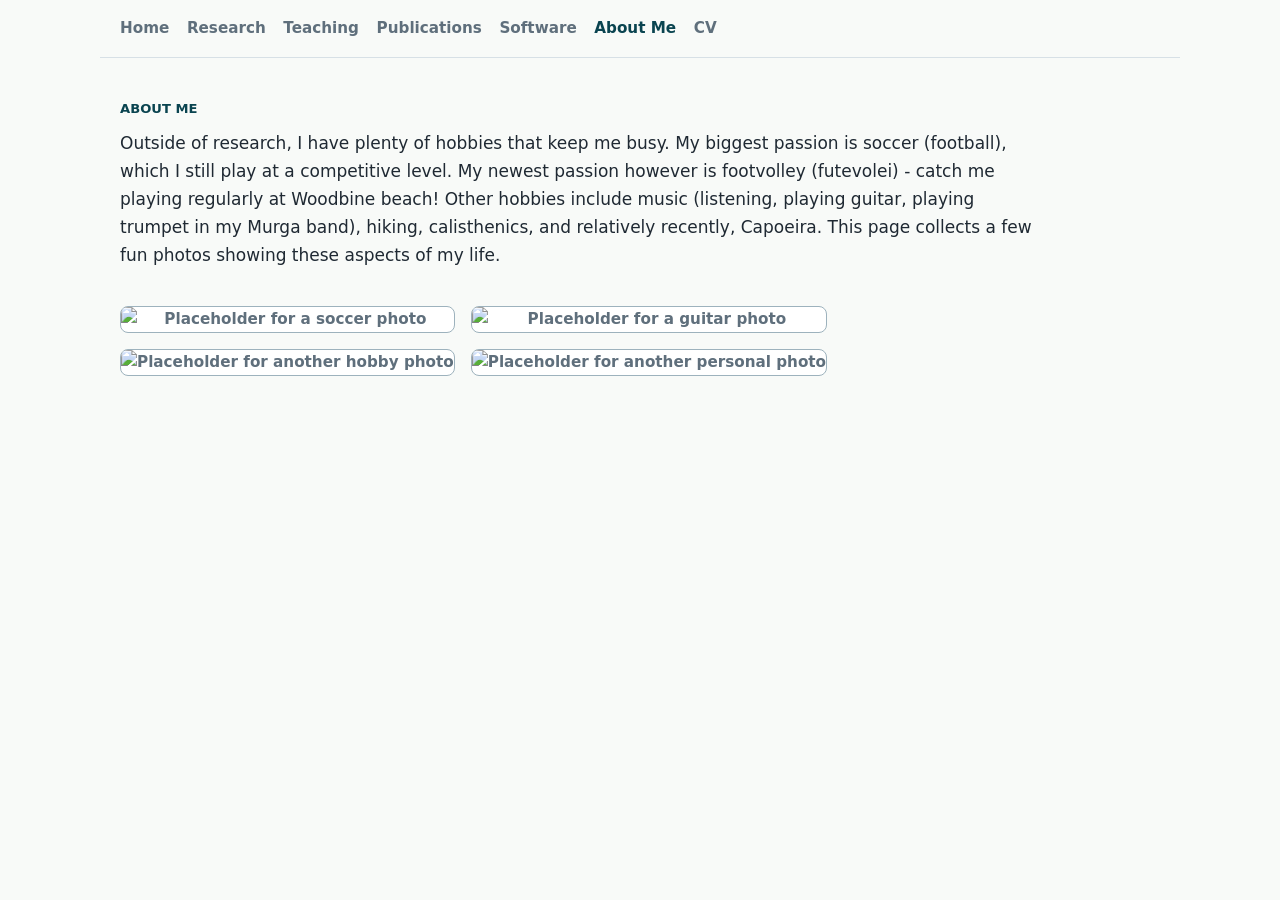
==== about.html @ 92eb0899 "get basic website version working." ====
<!DOCTYPE html>
<html lang="en">
<head>
  <meta charset="utf-8">
  <meta name="viewport" content="width=device-width, initial-scale=1">
  <title>About Me | Alex Bercik</title>
  <link rel="stylesheet" href="style.css">
</head>
<body>
  <!-- Site header and navigation. -->
  <header class="site-header">
    <nav aria-label="Main navigation">
      <a href="index.html">Home</a>
      <a href="research.html">Research</a>
      <a href="teaching.html">Teaching</a>
      <a href="publications.html">Publications</a>
      <a href="software.html">Software</a>
      <a href="about.html" aria-current="page">About Me</a>
      <a href="cv.html">CV</a>
    </nav>
  </header>

  <main>
    <!-- Short personal bio. -->
    <section class="page-intro">
      <p class="eyebrow">About Me</p>
      <p>
        Outside of research, I have plenty of hobbies that keep me busy.
        My biggest passion is soccer (football), which I still play at a competitive
        level. My newest passion however is footvolley (futevolei) - catch me playing
        regularly at Woodbine beach! Other hobbies include music (listening, 
        playing guitar, playing trumpet in my Murga band), hiking, calisthenics, and 
        relatively recently, Capoeira.
        This page collects a few fun photos showing these aspects of my life.
      </p>
    </section>

    <!-- Temporary hobby photos. Replace with hobby-specific photos later. -->
    <section class="photo-grid" aria-label="Hobby photo placeholders">
      <figure class="natural-photo">
        <img src="fotos/futevolei.JPG" alt="Placeholder for a soccer photo">
      </figure>
      <figure class="natural-photo">
        <img src="fotos/futevolei.JPG" alt="Placeholder for a guitar photo">
      </figure>
      <figure class="natural-photo">
        <img src="fotos/fitz_roy.JPG" alt="Placeholder for another hobby photo">
      </figure>
      <figure class="natural-photo">
        <img src="fotos/futevolei.JPG" alt="Placeholder for another personal photo">
      </figure>
    </section>
  </main>
</body>
</html>
---- style.css ----
/* Base page styles. */
:root {
  --bg: #f8faf8;
  --panel: #ffffff;
  --ink: #1f2933;
  --muted: #5f6f7c;
  --line: #d7e0e6;
  --accent: #0f5f6c;
  --accent-dark: #0a4450;
  --accent-soft: #e6f1f3;
  --warm: #f4efe7;
}

* {
  box-sizing: border-box;
}

body {
  margin: 0;
  background: var(--bg);
  color: var(--ink);
  font-family: system-ui, -apple-system, BlinkMacSystemFont, "Segoe UI", sans-serif;
  font-size: 17px;
  line-height: 1.65;
}

a {
  color: var(--accent);
  text-decoration-thickness: 0.08em;
  text-underline-offset: 0.18em;
}

a:hover {
  color: var(--accent-dark);
}

/* Header and navigation. */
.site-header {
  max-width: 1080px;
  margin: 0 auto;
  padding: 1rem 1.25rem;
  border-bottom: 1px solid var(--line);
}

nav {
  display: flex;
  flex-wrap: wrap;
  gap: 0.35rem 1.1rem;
}

nav a {
  color: var(--muted);
  font-size: 0.95rem;
  font-weight: 600;
  text-decoration: none;
}

nav a:hover,
nav a[aria-current="page"] {
  color: var(--accent-dark);
}

main {
  max-width: 1080px;
  margin: 0 auto;
  padding: 2.5rem 1.25rem 4rem;
}

/* Shared typography. */
h1,
h2,
h3,
p {
  margin-top: 0;
}

h1 {
  max-width: 780px;
  margin-bottom: 1rem;
  font-size: 2.6rem;
  line-height: 1.15;
}

h2 {
  margin-bottom: 0.7rem;
  font-size: 1.55rem;
  line-height: 1.25;
}

h3 {
  margin-bottom: 0.4rem;
  font-size: 1.08rem;
  line-height: 1.3;
}

p {
  margin-bottom: 1rem;
}

.eyebrow {
  margin-bottom: 0.55rem;
  color: var(--accent-dark);
  font-size: 0.82rem;
  font-weight: 700;
  letter-spacing: 0;
  text-transform: uppercase;
}

.page-intro {
  max-width: 920px;
  margin-bottom: 2.3rem;
}

.page-intro a {
  white-space: nowrap;
}

.content-section {
  margin-top: 2.4rem;
}

/* Homepage hero. */
.hero {
  display: grid;
  grid-template-columns: minmax(0, 560px) minmax(220px, 290px);
  gap: 2rem;
  align-items: center;
  width: fit-content;
  max-width: 100%;
  padding: 1rem 0 2rem;
}

.hero-text p {
  max-width: 700px;
}

.title-line,
.affiliation-line,
.contact-line {
  margin-bottom: 0.35rem;
}

.title-line {
  color: var(--accent-dark);
  font-size: 1.2rem;
  font-weight: 700;
}

.affiliation-line,
.contact-line {
  color: var(--muted);
}

.social-links {
  display: flex;
  flex-wrap: wrap;
  gap: 0.7rem;
  margin-top: 1.3rem;
}

.social-links a {
  display: inline-grid;
  place-items: center;
  position: relative;
  width: 2.8rem;
  height: 2.8rem;
  border: 1px solid var(--line);
  border-radius: 8px;
  background: var(--panel);
  text-decoration: none;
}

.social-links a:hover {
  border-color: var(--accent);
  background: var(--accent-soft);
}

.social-links img {
  position: relative;
  z-index: 1;
  width: 1.45rem;
  height: 1.45rem;
  background: var(--panel);
}

.sr-only {
  position: absolute;
  width: 1px;
  height: 1px;
  padding: 0;
  margin: -1px;
  overflow: hidden;
  clip: rect(0, 0, 0, 0);
  white-space: nowrap;
  border: 0;
}

.button-link {
  display: inline-flex;
  align-items: center;
  min-height: 2.7rem;
  padding: 0.62rem 0.9rem;
  border: 1px solid var(--accent);
  border-radius: 6px;
  background: var(--accent);
  color: #ffffff;
  font-weight: 700;
  text-decoration: none;
}

.button-link:hover {
  border-color: var(--accent-dark);
  background: var(--accent-dark);
  color: #ffffff;
}

.intro-paragraph {
  max-width: 860px;
  margin-top: 1.2rem;
}

/* Image placeholders and temporary photos. */
.portrait-placeholder,
.image-placeholder,
.portrait-photo,
.image-photo,
.natural-photo {
  display: grid;
  place-items: center;
  margin: 0;
  overflow: hidden;
  border: 1px dashed #9db2bd;
  border-radius: 8px;
  background:
    linear-gradient(135deg, rgba(15, 95, 108, 0.08), rgba(244, 239, 231, 0.95)),
    var(--warm);
  color: var(--muted);
  font-size: 0.95rem;
  font-weight: 700;
  text-align: center;
}

.portrait-photo,
.image-photo,
.natural-photo {
  border-style: solid;
  background: var(--panel);
}

.portrait-photo img,
.image-photo img {
  width: 100%;
  height: 100%;
  display: block;
  object-fit: cover;
}

.natural-photo img {
  display: block;
  width: 100%;
  max-width: 360px;
  height: auto;
}

.portrait-placeholder {
  width: 100%;
  max-width: 320px;
  aspect-ratio: 4 / 5;
}

.portrait-photo {
  width: clamp(210px, 24vw, 290px);
  aspect-ratio: 4 / 5;
}

.image-placeholder {
  width: 100%;
  min-height: 210px;
  aspect-ratio: 4 / 3;
}

.image-photo {
  width: 100%;
  min-height: 210px;
  aspect-ratio: 4 / 3;
}

/* Simple gallery for future personal photos. */
.photo-grid {
  display: grid;
  grid-template-columns: repeat(2, minmax(220px, max-content));
  gap: 1rem;
  align-items: start;
}

/* Cards and repeated content. */
.topic-grid {
  display: grid;
  grid-template-columns: repeat(3, minmax(0, 1fr));
  gap: 1rem;
}

.topic-grid article,
.project-card,
.cv-panel {
  border: 1px solid var(--line);
  border-radius: 8px;
  background: var(--panel);
  box-shadow: 0 10px 25px rgba(31, 41, 51, 0.04);
}

.topic-grid article {
  padding: 1.1rem;
}

.topic-grid p,
.project-card p:last-child {
  margin-bottom: 0;
}

.project-list {
  display: grid;
  gap: 1.2rem;
}

.project-card {
  display: grid;
  grid-template-columns: minmax(0, 1.45fr) minmax(220px, 0.75fr);
  gap: 1.4rem;
  align-items: start;
  padding: 1.3rem;
}

.project-links {
  display: flex;
  flex-wrap: wrap;
  gap: 0.5rem 1rem;
}

.muted-note {
  color: var(--muted);
  font-style: italic;
}

.plain-section {
  max-width: 860px;
}

.bullet-list {
  margin: 0;
  padding-left: 1.35rem;
}

.bullet-list li {
  margin-bottom: 0.85rem;
}

.bullet-list li:last-child {
  margin-bottom: 0;
}

.course-entry {
  margin-bottom: 1.35rem;
}

.course-entry:last-child {
  margin-bottom: 0;
}

.course-entry h3,
.course-context,
.course-link,
.course-entry .entry-meta {
  margin-bottom: 0.25rem;
}

.course-context,
.course-link {
  color: var(--muted);
  font-size: 0.95rem;
}

.entry-list {
  margin: 0;
  padding-left: 1.35rem;
}

.entry-list li {
  margin-bottom: 1rem;
}

.entry-list li:last-child {
  margin-bottom: 0;
}

.entry-meta {
  margin-bottom: 0.4rem;
  color: var(--muted);
  font-size: 0.95rem;
  font-weight: 700;
}

.cv-panel {
  max-width: 680px;
  padding: 1.6rem;
}

/* Responsive layout. */
@media (max-width: 760px) {
  body {
    font-size: 16px;
  }

  main {
    padding-top: 1.7rem;
  }

  h1 {
    font-size: 2rem;
  }

  .hero,
  .project-card,
  .topic-grid,
  .photo-grid {
    grid-template-columns: 1fr;
  }

  .portrait-placeholder {
    max-width: 260px;
  }

  .portrait-photo {
    width: min(260px, 100%);
  }

  .image-placeholder,
  .image-photo {
    min-height: 180px;
  }

  .natural-photo img {
    max-width: 100%;
  }
}

@media (max-width: 460px) {
  .site-header,
  main {
    padding-left: 1rem;
    padding-right: 1rem;
  }

  nav {
    gap: 0.45rem 0.9rem;
  }

  .button-link {
    justify-content: center;
    width: 100%;
  }
}
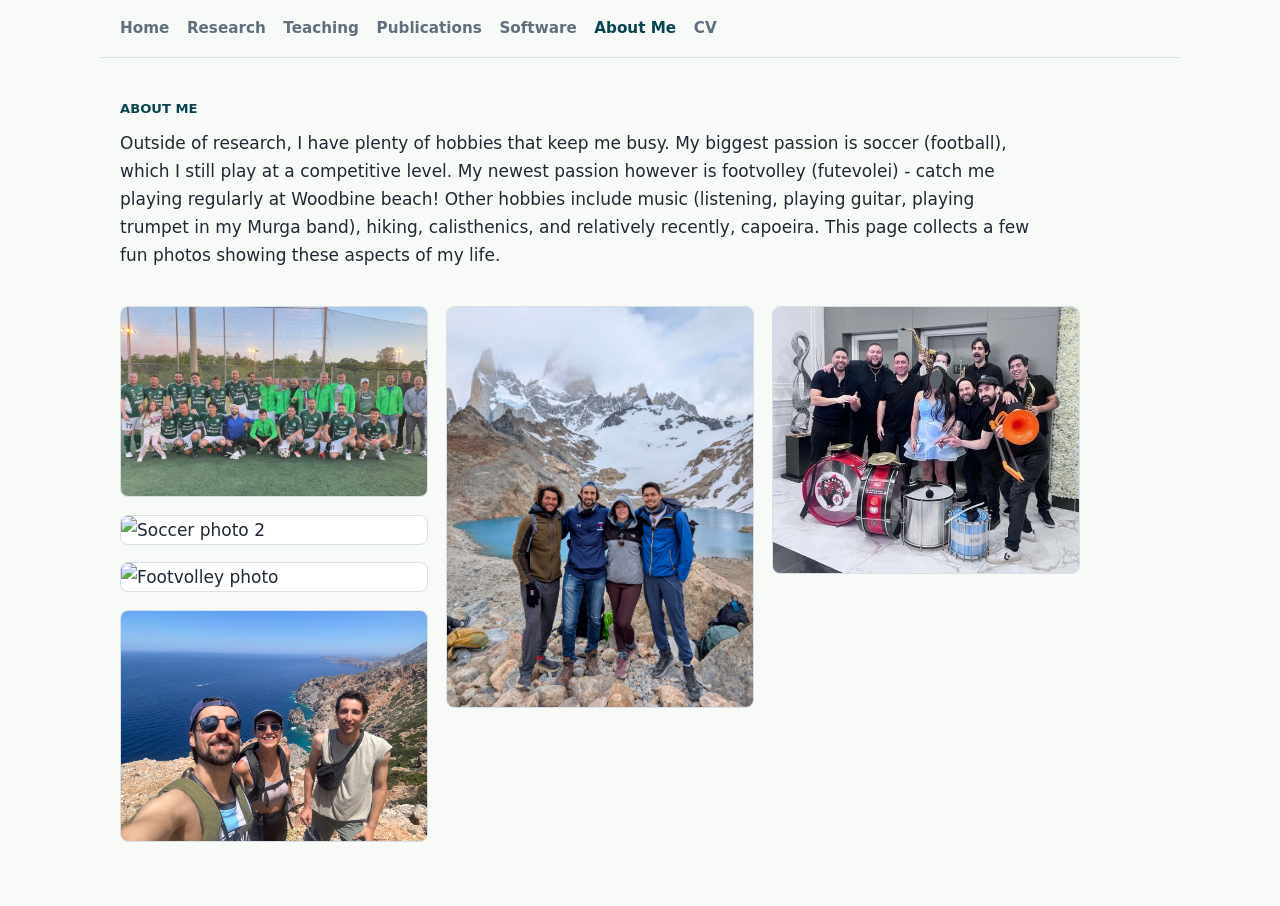
==== commit 687f9038: "making it pretty" ====
--- a/about.html
+++ b/about.html
@@ -7,7 +7,6 @@
   <link rel="stylesheet" href="style.css">
 </head>
 <body>
-  <!-- Site header and navigation. -->
   <header class="site-header">
     <nav aria-label="Main navigation">
       <a href="index.html">Home</a>
@@ -21,33 +20,37 @@
   </header>
 
   <main>
-    <!-- Short personal bio. -->
     <section class="page-intro">
       <p class="eyebrow">About Me</p>
       <p>
         Outside of research, I have plenty of hobbies that keep me busy.
         My biggest passion is soccer (football), which I still play at a competitive
         level. My newest passion however is footvolley (futevolei) - catch me playing
-        regularly at Woodbine beach! Other hobbies include music (listening, 
-        playing guitar, playing trumpet in my Murga band), hiking, calisthenics, and 
-        relatively recently, Capoeira.
+        regularly at Woodbine beach! Other hobbies include music (listening,
+        playing guitar, playing trumpet in my Murga band), hiking, calisthenics, and
+        relatively recently, capoeira.
         This page collects a few fun photos showing these aspects of my life.
       </p>
     </section>
 
-    <!-- Temporary hobby photos. Replace with hobby-specific photos later. -->
-    <section class="photo-grid" aria-label="Hobby photo placeholders">
+    <section class="photo-grid" aria-label="Personal photos">
       <figure class="natural-photo">
-        <img src="fotos/futevolei.JPG" alt="Placeholder for a soccer photo">
+        <img src="fotos/fradi.jpg" alt="Soccer photo 1" loading="lazy">
       </figure>
       <figure class="natural-photo">
-        <img src="fotos/futevolei.JPG" alt="Placeholder for a guitar photo">
+        <img src="fotos/tigers.jpg" alt="Soccer photo 2" loading="lazy">
       </figure>
       <figure class="natural-photo">
-        <img src="fotos/fitz_roy.JPG" alt="Placeholder for another hobby photo">
+        <img src="fotos/futevolei.JPG" alt="Footvolley photo" loading="lazy">
       </figure>
       <figure class="natural-photo">
-        <img src="fotos/futevolei.JPG" alt="Placeholder for another personal photo">
+        <img src="fotos/creta.jpeg" alt="Hiking in Crete" loading="lazy">
+      </figure>
+      <figure class="natural-photo">
+        <img src="fotos/fitz_roy.jpg" alt="Hiking near Fitz Roy" loading="lazy">
+      </figure>
+      <figure class="natural-photo">
+        <img src="fotos/murga.jpg" alt="Murga band photo" loading="lazy">
       </figure>
     </section>
   </main>
--- a/style.css
+++ b/style.css
@@ -8,7 +8,6 @@
   --accent: #0f5f6c;
   --accent-dark: #0a4450;
   --accent-soft: #e6f1f3;
-  --warm: #f4efe7;
 }
 
 * {
@@ -176,11 +175,8 @@
 }
 
 .social-links img {
-  position: relative;
-  z-index: 1;
   width: 1.45rem;
   height: 1.45rem;
-  background: var(--panel);
 }
 
 .sr-only {
@@ -219,9 +215,7 @@
   margin-top: 1.2rem;
 }
 
-/* Image placeholders and temporary photos. */
-.portrait-placeholder,
-.image-placeholder,
+/* Photos. */
 .portrait-photo,
 .image-photo,
 .natural-photo {
@@ -229,43 +223,24 @@
   place-items: center;
   margin: 0;
   overflow: hidden;
-  border: 1px dashed #9db2bd;
+  border: 1px solid var(--line);
   border-radius: 8px;
-  background:
-    linear-gradient(135deg, rgba(15, 95, 108, 0.08), rgba(244, 239, 231, 0.95)),
-    var(--warm);
-  color: var(--muted);
-  font-size: 0.95rem;
-  font-weight: 700;
-  text-align: center;
-}
-
-.portrait-photo,
-.image-photo,
-.natural-photo {
-  border-style: solid;
   background: var(--panel);
 }
 
-.portrait-photo img,
-.image-photo img {
+.portrait-photo img {
   width: 100%;
   height: 100%;
   display: block;
   object-fit: cover;
 }
 
+.image-photo img,
 .natural-photo img {
   display: block;
   width: 100%;
-  max-width: 360px;
+  max-width: 100%;
   height: auto;
-}
-
-.portrait-placeholder {
-  width: 100%;
-  max-width: 320px;
-  aspect-ratio: 4 / 5;
 }
 
 .portrait-photo {
@@ -273,34 +248,27 @@
   aspect-ratio: 4 / 5;
 }
 
-.image-placeholder {
-  width: 100%;
-  min-height: 210px;
-  aspect-ratio: 4 / 3;
-}
-
 .image-photo {
   width: 100%;
-  min-height: 210px;
-  aspect-ratio: 4 / 3;
-}
-
-/* Simple gallery for future personal photos. */
+  max-width: 420px;
+}
+
+/* Personal photo gallery. */
 .photo-grid {
-  display: grid;
-  grid-template-columns: repeat(2, minmax(220px, max-content));
-  gap: 1rem;
-  align-items: start;
+  max-width: 960px;
+  column-width: 260px;
+  column-gap: 1.1rem;
+}
+
+.photo-grid .natural-photo {
+  display: block;
+  width: 100%;
+  margin: 0 0 1.1rem;
+  break-inside: avoid;
+  page-break-inside: avoid;
 }
 
 /* Cards and repeated content. */
-.topic-grid {
-  display: grid;
-  grid-template-columns: repeat(3, minmax(0, 1fr));
-  gap: 1rem;
-}
-
-.topic-grid article,
 .project-card,
 .cv-panel {
   border: 1px solid var(--line);
@@ -309,11 +277,6 @@
   box-shadow: 0 10px 25px rgba(31, 41, 51, 0.04);
 }
 
-.topic-grid article {
-  padding: 1.1rem;
-}
-
-.topic-grid p,
 .project-card p:last-child {
   margin-bottom: 0;
 }
@@ -337,6 +300,11 @@
   gap: 0.5rem 1rem;
 }
 
+.project-images {
+  display: grid;
+  gap: 1rem;
+}
+
 .muted-note {
   color: var(--muted);
   font-style: italic;
@@ -369,15 +337,20 @@
 
 .course-entry h3,
 .course-context,
-.course-link,
 .course-entry .entry-meta {
   margin-bottom: 0.25rem;
 }
 
-.course-context,
-.course-link {
+.course-context {
   color: var(--muted);
   font-size: 0.95rem;
+}
+
+.course-link {
+  margin-left: 0.35rem;
+  font-size: 0.82rem;
+  font-weight: 500;
+  white-space: nowrap;
 }
 
 .entry-list {
@@ -420,27 +393,27 @@
   }
 
   .hero,
-  .project-card,
-  .topic-grid,
-  .photo-grid {
+  .project-card {
     grid-template-columns: 1fr;
-  }
-
-  .portrait-placeholder {
-    max-width: 260px;
   }
 
   .portrait-photo {
     width: min(260px, 100%);
   }
 
-  .image-placeholder,
   .image-photo {
-    min-height: 180px;
+    max-width: 100%;
   }
 
   .natural-photo img {
     max-width: 100%;
+  }
+}
+
+@media (max-width: 620px) {
+  .photo-grid {
+    column-width: auto;
+    column-count: 1;
   }
 }
 
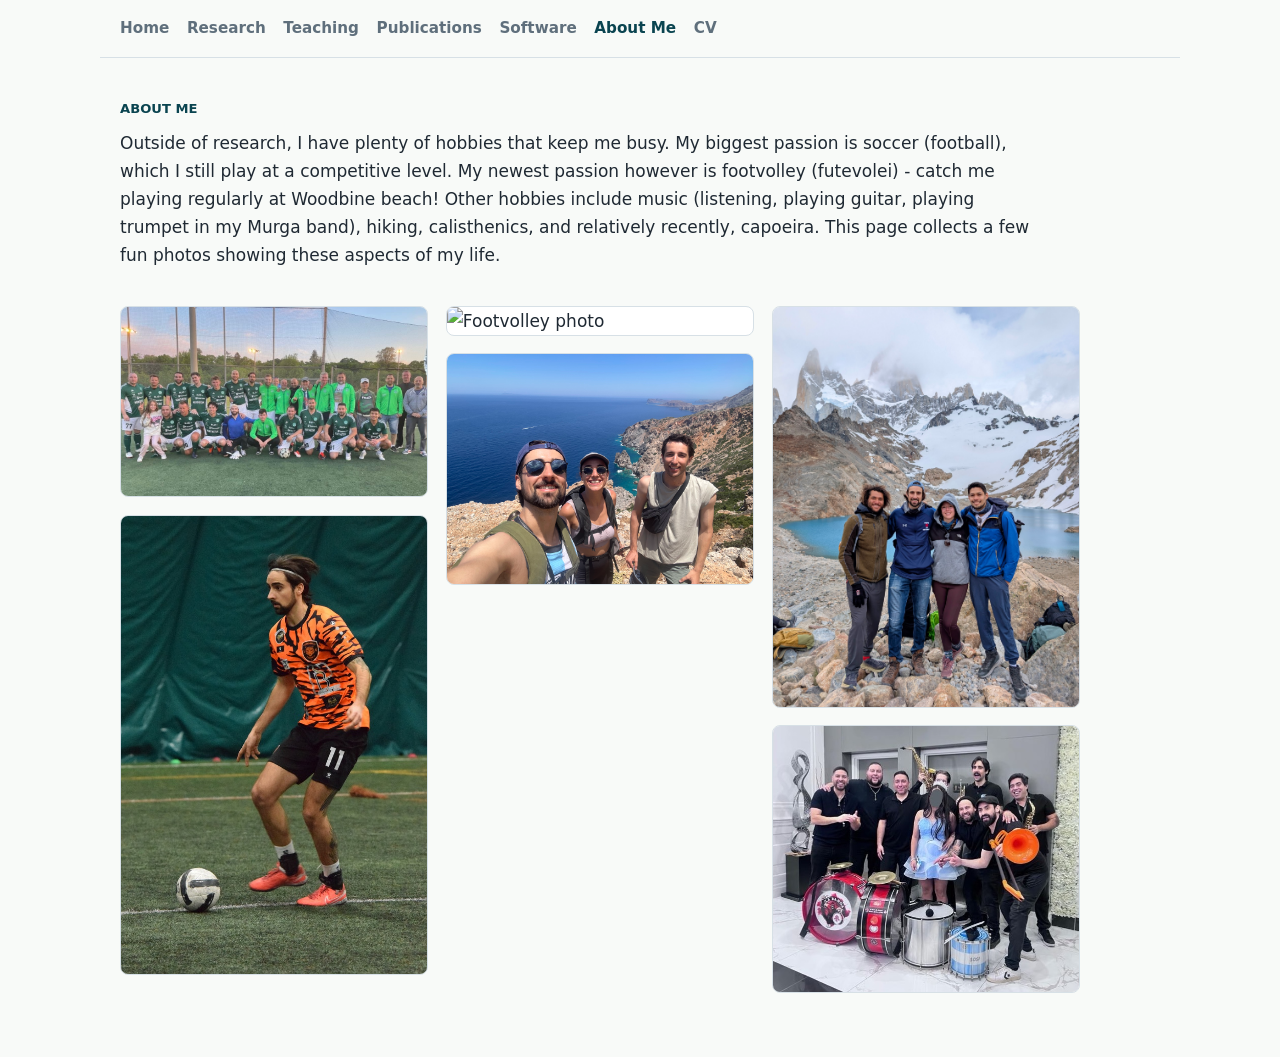
==== commit 5b936cb6: "fix path mismatch" ====
--- a/about.html
+++ b/about.html
@@ -38,7 +38,7 @@
         <img src="fotos/fradi.jpg" alt="Soccer photo 1" loading="lazy">
       </figure>
       <figure class="natural-photo">
-        <img src="fotos/tigers.jpg" alt="Soccer photo 2" loading="lazy">
+        <img src="fotos/tigers.JPG" alt="Soccer photo 2" loading="lazy">
       </figure>
       <figure class="natural-photo">
         <img src="fotos/futevolei.JPG" alt="Footvolley photo" loading="lazy">
--- a/style.css
+++ b/style.css
@@ -126,7 +126,7 @@
   align-items: center;
   width: fit-content;
   max-width: 100%;
-  padding: 1rem 0 2rem;
+  padding: 1rem 0 0.8rem;
 }
 
 .hero-text p {
@@ -155,6 +155,14 @@
   flex-wrap: wrap;
   gap: 0.7rem;
   margin-top: 1.3rem;
+}
+
+.home-links {
+  margin-top: 0.85rem;
+}
+
+.home-links p {
+  margin-bottom: 0.18rem;
 }
 
 .social-links a {
@@ -212,7 +220,7 @@
 
 .intro-paragraph {
   max-width: 860px;
-  margin-top: 1.2rem;
+  margin-top: 0.35rem;
 }
 
 /* Photos. */
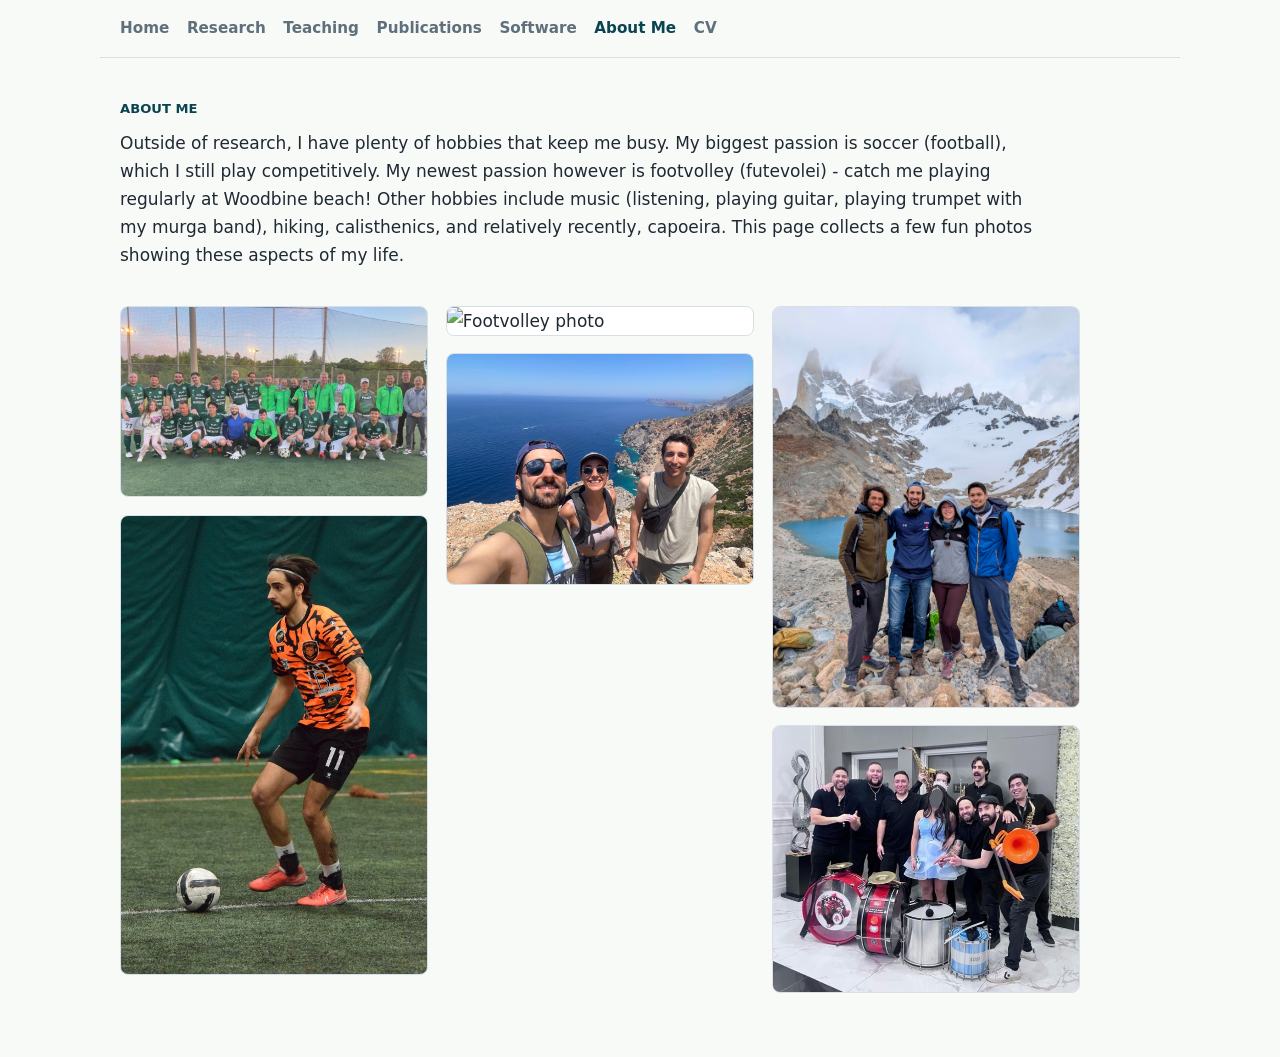
==== commit d6b94654: "grammar" ====
--- a/about.html
+++ b/about.html
@@ -24,10 +24,10 @@
       <p class="eyebrow">About Me</p>
       <p>
         Outside of research, I have plenty of hobbies that keep me busy.
-        My biggest passion is soccer (football), which I still play at a competitive
-        level. My newest passion however is footvolley (futevolei) - catch me playing
+        My biggest passion is soccer (football), which I still play competitively. 
+        My newest passion however is footvolley (futevolei) - catch me playing
         regularly at Woodbine beach! Other hobbies include music (listening,
-        playing guitar, playing trumpet in my Murga band), hiking, calisthenics, and
+        playing guitar, playing trumpet with my murga band), hiking, calisthenics, and
         relatively recently, capoeira.
         This page collects a few fun photos showing these aspects of my life.
       </p>
